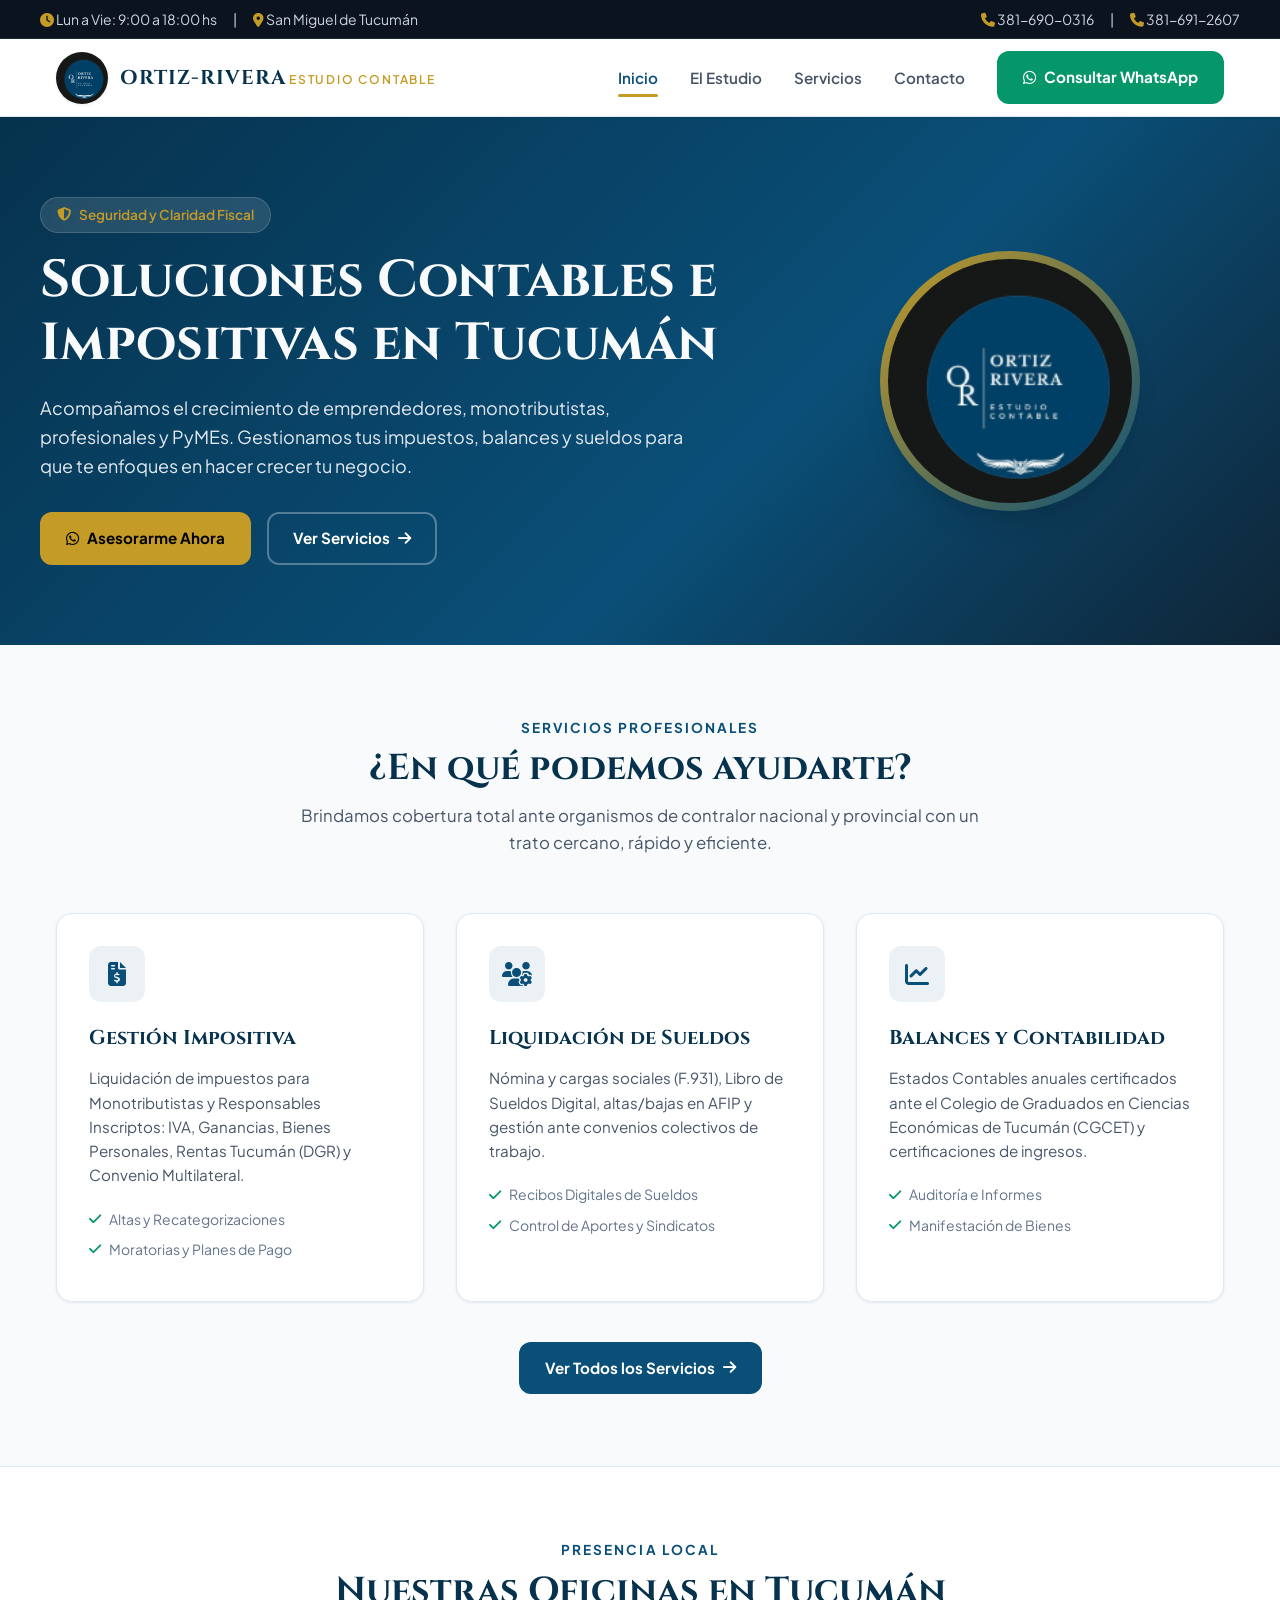
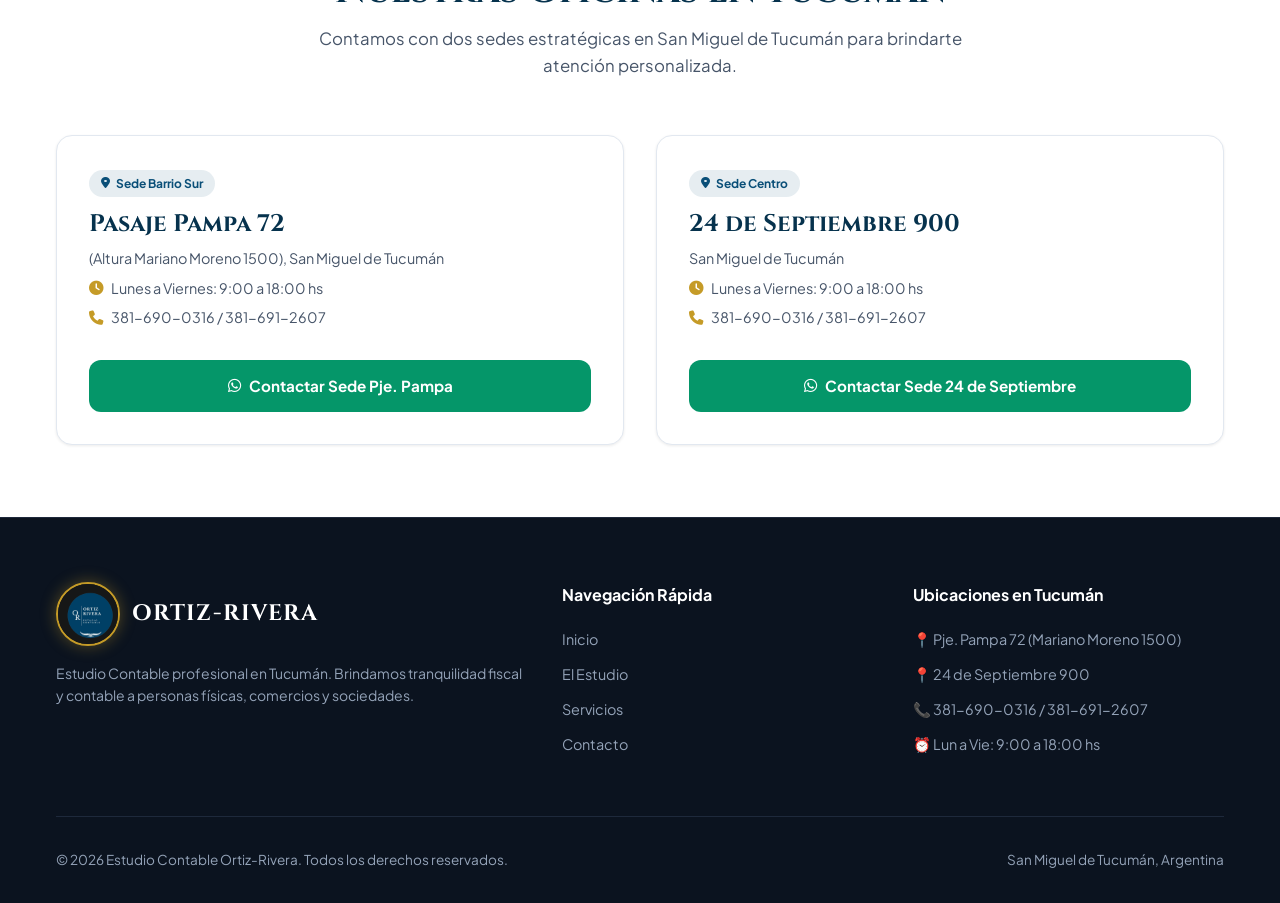
==== index.html @ a50202bd "Initial commit - Estudio Contable Ortiz-Rivera" ====
<!DOCTYPE html>
<html lang="es">
<head>
    <meta charset="UTF-8">
    <meta name="viewport" content="width=device-width, initial-scale=1.0">
    <title>Estudio Contable Ortiz-Rivera | Asesoramiento Impositivo y Laboral en Tucumán</title>
    <meta name="description" content="Estudio Contable Ortiz-Rivera en San Miguel de Tucumán. Asesoramiento impositivo, liquidación de sueldos, balances, AFIP, Rentas Tucumán, atención a PyMEs y Monotributistas.">
    <link rel="canonical" href="https://www.ortizrivera.com.ar/index.html">
    
    <!-- Open Graph / Redes Sociales -->
    <meta property="og:title" content="Estudio Contable Ortiz-Rivera | Asesoramiento en Tucumán">
    <meta property="og:description" content="Servicios contables, impositivos y laborales integrales para PyMEs, Monotributistas y Empresas en San Miguel de Tucumán.">
    <meta property="og:image" content="images/logo.png">
    <meta property="og:url" content="https://www.ortizrivera.com.ar/index.html">
    <meta property="og:type" content="website">

    <!-- Estilos y Fuentes -->
    <link rel="stylesheet" href="style.css">
    <link rel="stylesheet" href="https://cdnjs.cloudflare.com/ajax/libs/font-awesome/6.4.0/css/all.min.css">
    <link rel="preconnect" href="https://fonts.googleapis.com">
    <link rel="preconnect" href="https://fonts.gstatic.com" crossorigin>
    <link href="https://fonts.googleapis.com/css2?family=Cinzel:wght@500;700&family=Plus+Jakarta+Sans:wght@300;400;500;600;700&display=swap" rel="stylesheet">
    
    <!-- JavaScript -->
    <script src="script.js" defer></script>
</head>
<body>

    <!-- Enlace de Salto para Accesibilidad -->
    <a href="#main-content" class="skip-link">Saltar al contenido principal</a>

    <!-- Top Bar de Contacto -->
    <div class="top-bar">
        <div class="top-bar-container">
            <div class="top-bar-info">
                <span><i class="fa-solid fa-clock" aria-hidden="true"></i> Lun a Vie: 9:00 a 18:00 hs</span>
                <span>|</span>
                <span><i class="fa-solid fa-location-dot" aria-hidden="true"></i> San Miguel de Tucumán</span>
            </div>
            <div class="top-bar-phones">
                <a href="tel:3816900316"><i class="fa-solid fa-phone" aria-hidden="true"></i> 381-690-0316</a>
                <span>|</span>
                <a href="tel:3816912607"><i class="fa-solid fa-phone" aria-hidden="true"></i> 381-691-2607</a>
            </div>
        </div>
    </div>

    <!-- Navegación Principal -->
    <header class="site-header">
        <div class="nav-container">
            <a href="index.html" class="brand-logo">
                <img src="images/logo.png" alt="Logo Estudio Contable Ortiz-Rivera">
                <div class="brand-title-group">
                    <span class="brand-title">ORTIZ-RIVERA</span>
                    <span class="brand-subtitle">Estudio Contable</span>
                </div>
            </a>

            <button class="mobile-toggle" id="mobile-toggle" aria-label="Abrir menú de navegación" aria-expanded="false" aria-controls="nav-menu">
                <i class="fa-solid fa-bars" aria-hidden="true"></i>
            </button>

            <nav>
                <ul class="nav-menu" id="nav-menu">
                    <li><a href="index.html" class="nav-link active" aria-current="page">Inicio</a></li>
                    <li><a href="nosotros.html" class="nav-link">El Estudio</a></li>
                    <li><a href="servicios.html" class="nav-link">Servicios</a></li>
                    <li><a href="contacto.html" class="nav-link">Contacto</a></li>
                    <li>
                        <a href="https://wa.me/5493816900316?text=Hola,%20quisiera%20hacer%20una%20consulta%20contable" target="_blank" class="btn btn-whatsapp">
                            <i class="fa-brands fa-whatsapp" aria-hidden="true"></i> Consultar WhatsApp
                        </a>
                    </li>
                </ul>
            </nav>
        </div>
    </header>

    <!-- Contenido Principal -->
    <main id="main-content">

        <!-- Hero Section -->
        <section class="hero-section">
            <div class="hero-container">
                <div class="hero-text-content">
                    <div class="hero-badge">
                        <i class="fa-solid fa-shield-halved" aria-hidden="true"></i> Seguridad y Claridad Fiscal
                    </div>
                    <h1 class="hero-title">Soluciones Contables e Impositivas en Tucumán</h1>
                    <p class="hero-description">
                        Acompañamos el crecimiento de emprendedores, monotributistas, profesionales y PyMEs. Gestionamos tus impuestos, balances y sueldos para que te enfoques en hacer crecer tu negocio.
                    </p>
                    <div class="hero-actions">
                        <a href="https://wa.me/5493816900316?text=Hola,%20necesito%20asesoramiento%20para%20mi%20negocio" target="_blank" class="btn btn-gold">
                            <i class="fa-brands fa-whatsapp" aria-hidden="true"></i> Asesorarme Ahora
                        </a>
                        <a href="servicios.html" class="btn btn-outline" style="color: #fff; border-color: rgba(255,255,255,0.3);">
                            Ver Servicios <i class="fa-solid fa-arrow-right" aria-hidden="true"></i>
                        </a>
                    </div>
                </div>

                <div class="hero-logo-wrapper">
                    <div class="hero-logo-card">
                        <img src="images/logo.png" alt="Insignia oficial del Estudio Ortiz-Rivera">
                    </div>
                </div>
            </div>
        </section>

        <!-- Resumen de Servicios -->
        <section class="section-padding">
            <div class="container">
                <div class="section-title-wrapper">
                    <span class="section-tag">Servicios Profesionales</span>
                    <h2 class="section-title">¿En qué podemos ayudarte?</h2>
                    <p class="section-description">Brindamos cobertura total ante organismos de contralor nacional y provincial con un trato cercano, rápido y eficiente.</p>
                </div>

                <div class="grid-3">
                    <div class="card">
                        <div class="card-icon"><i class="fa-solid fa-file-invoice-dollar" aria-hidden="true"></i></div>
                        <h3 class="card-title">Gestión Impositiva</h3>
                        <p class="card-text">Liquidación de impuestos para Monotributistas y Responsables Inscriptos: IVA, Ganancias, Bienes Personales, Rentas Tucumán (DGR) y Convenio Multilateral.</p>
                        <ul class="card-list">
                            <li><i class="fa-solid fa-check" aria-hidden="true"></i> Altas y Recategorizaciones</li>
                            <li><i class="fa-solid fa-check" aria-hidden="true"></i> Moratorias y Planes de Pago</li>
                        </ul>
                    </div>

                    <div class="card">
                        <div class="card-icon"><i class="fa-solid fa-users-gear" aria-hidden="true"></i></div>
                        <h3 class="card-title">Liquidación de Sueldos</h3>
                        <p class="card-text">Nómina y cargas sociales (F.931), Libro de Sueldos Digital, altas/bajas en AFIP y gestión ante convenios colectivos de trabajo.</p>
                        <ul class="card-list">
                            <li><i class="fa-solid fa-check" aria-hidden="true"></i> Recibos Digitales de Sueldos</li>
                            <li><i class="fa-solid fa-check" aria-hidden="true"></i> Control de Aportes y Sindicatos</li>
                        </ul>
                    </div>

                    <div class="card">
                        <div class="card-icon"><i class="fa-solid fa-chart-line" aria-hidden="true"></i></div>
                        <h3 class="card-title">Balances y Contabilidad</h3>
                        <p class="card-text">Estados Contables anuales certificados ante el Colegio de Graduados en Ciencias Económicas de Tucumán (CGCET) y certificaciones de ingresos.</p>
                        <ul class="card-list">
                            <li><i class="fa-solid fa-check" aria-hidden="true"></i> Auditoría e Informes</li>
                            <li><i class="fa-solid fa-check" aria-hidden="true"></i> Manifestación de Bienes</li>
                        </ul>
                    </div>
                </div>

                <div style="text-align: center; margin-top: 2.5rem;">
                    <a href="servicios.html" class="btn btn-primary">Ver Todos los Servicios <i class="fa-solid fa-arrow-right" aria-hidden="true"></i></a>
                </div>
            </div>
        </section>

        <!-- Sucursales -->
        <section class="section-padding" style="background-color: var(--bg-white); border-top: 1px solid var(--border-color);">
            <div class="container">
                <div class="section-title-wrapper">
                    <span class="section-tag">Presencia Local</span>
                    <h2 class="section-title">Nuestras Oficinas en Tucumán</h2>
                    <p class="section-description">Contamos con dos sedes estratégicas en San Miguel de Tucumán para brindarte atención personalizada.</p>
                </div>

                <div class="grid-2">
                    <div class="branch-card">
                        <div>
                            <span class="branch-badge"><i class="fa-solid fa-location-dot" aria-hidden="true"></i> Sede Barrio Sur</span>
                            <h3 class="branch-name">Pasaje Pampa 72</h3>
                            <p class="branch-detail">(Altura Mariano Moreno 1500), San Miguel de Tucumán</p>
                            <p class="branch-detail"><i class="fa-solid fa-clock" aria-hidden="true"></i> Lunes a Viernes: 9:00 a 18:00 hs</p>
                            <p class="branch-detail"><i class="fa-solid fa-phone" aria-hidden="true"></i> 381-690-0316 / 381-691-2607</p>
                        </div>
                        <a href="https://wa.me/5493816900316?text=Hola,%20quisiera%20coordinar%20una%20reunion%20en%20Pje%20Pampa%2072" target="_blank" class="btn btn-whatsapp">
                            <i class="fa-brands fa-whatsapp" aria-hidden="true"></i> Contactar Sede Pje. Pampa
                        </a>
                    </div>

                    <div class="branch-card">
                        <div>
                            <span class="branch-badge"><i class="fa-solid fa-location-dot" aria-hidden="true"></i> Sede Centro</span>
                            <h3 class="branch-name">24 de Septiembre 900</h3>
                            <p class="branch-detail">San Miguel de Tucumán</p>
                            <p class="branch-detail"><i class="fa-solid fa-clock" aria-hidden="true"></i> Lunes a Viernes: 9:00 a 18:00 hs</p>
                            <p class="branch-detail"><i class="fa-solid fa-phone" aria-hidden="true"></i> 381-690-0316 / 381-691-2607</p>
                        </div>
                        <a href="https://wa.me/5493816912607?text=Hola,%20quisiera%20coordinar%20una%20reunion%20en%2024%20de%20Septiembre%20900" target="_blank" class="btn btn-whatsapp">
                            <i class="fa-brands fa-whatsapp" aria-hidden="true"></i> Contactar Sede 24 de Septiembre
                        </a>
                    </div>
                </div>
            </div>
        </section>

    </main>

    <!-- Footer -->
    <footer class="site-footer">
        <div class="container">
            <div class="footer-grid">
                <div>
                    <div class="footer-brand">
                        <img src="images/logo.png" alt="Logo Ortiz-Rivera">
                        <span>ORTIZ-RIVERA</span>
                    </div>
                    <p style="font-size: 0.875rem; line-height: 1.6;">Estudio Contable profesional en Tucumán. Brindamos tranquilidad fiscal y contable a personas físicas, comercios y sociedades.</p>
                </div>
                <div>
                    <h4 class="footer-title">Navegación Rápida</h4>
                    <ul class="footer-links">
                        <li><a href="index.html">Inicio</a></li>
                        <li><a href="nosotros.html">El Estudio</a></li>
                        <li><a href="servicios.html">Servicios</a></li>
                        <li><a href="contacto.html">Contacto</a></li>
                    </ul>
                </div>
                <div>
                    <h4 class="footer-title">Ubicaciones en Tucumán</h4>
                    <ul class="footer-links">
                        <li>📍 Pje. Pampa 72 (Mariano Moreno 1500)</li>
                        <li>📍 24 de Septiembre 900</li>
                        <li>📞 381-690-0316 / 381-691-2607</li>
                        <li>⏰ Lun a Vie: 9:00 a 18:00 hs</li>
                    </ul>
                </div>
            </div>
            <div class="footer-bottom">
                <p>&copy; 2026 Estudio Contable Ortiz-Rivera. Todos los derechos reservados.</p>
                <p>San Miguel de Tucumán, Argentina</p>
            </div>
        </div>
    </footer>

</body>
</html>
---- style.css ----
/* ==========================================================================
   Estudio Contable Ortiz-Rivera - Hoja de Estilos Principal (style.css)
   Diseño Responsive, Accesible y Optimizado para SEO
   ========================================================================== */

/* --- Variables CSS --- */
:root {
    --primary-navy: #0A4F78;
    --dark-navy: #06324D;
    --light-navy: #13679A;
    --gold-accent: #C59B27;
    --gold-hover: #D97706;
    --whatsapp-green: #059669;
    --whatsapp-hover: #047857;
    
    --bg-light: #F8FAFC;
    --bg-white: #FFFFFF;
    --bg-dark: #0B131F;
    --surface-card: #FFFFFF;
    
    --text-primary: #0F172A;
    --text-secondary: #475569;
    --text-muted: #64748B;
    --text-light: #F8FAFC;
    
    --border-color: #E2E8F0;
    --border-focus: #0A4F78;
    
    --font-serif: 'Cinzel', serif;
    --font-sans: 'Plus Jakarta Sans', -apple-system, BlinkMacSystemFont, "Segoe UI", Roboto, sans-serif;
    
    --transition-fast: 0.2s ease;
    --transition-normal: 0.3s ease;
    --shadow-sm: 0 1px 3px rgba(0,0,0,0.08);
    --shadow-md: 0 4px 6px -1px rgba(0,0,0,0.1), 0 2px 4px -1px rgba(0,0,0,0.06);
    --shadow-lg: 0 10px 15px -3px rgba(0,0,0,0.1), 0 4px 6px -2px rgba(0,0,0,0.05);
    --shadow-xl: 0 20px 25px -5px rgba(0,0,0,0.1), 0 10px 10px -5px rgba(0,0,0,0.04);
    
    --radius-sm: 0.375rem;
    --radius-md: 0.5rem;
    --radius-lg: 0.75rem;
    --radius-xl: 1rem;
    --radius-full: 9999px;
}

/* --- Reset y Base --- */
*, *::before, *::after {
    box-sizing: border-box;
    margin: 0;
    padding: 0;
}

html {
    scroll-behavior: smooth;
    font-size: 16px;
}

body {
    font-family: var(--font-sans);
    background-color: var(--bg-light);
    color: var(--text-primary);
    line-height: 1.6;
    min-height: 100vh;
    display: flex;
    flex-direction: column;
}

main {
    flex: 1;
}

img {
    max-width: 100%;
    height: auto;
    display: block;
}

a {
    color: inherit;
    text-decoration: none;
    transition: color var(--transition-fast);
}

/* --- Accesibilidad: Enlace de Salto --- */
.skip-link {
    position: absolute;
    top: -100px;
    left: 1rem;
    background: var(--gold-accent);
    color: #000;
    padding: 0.75rem 1.25rem;
    font-weight: 700;
    border-radius: var(--radius-md);
    z-index: 9999;
    transition: top var(--transition-fast);
}

.skip-link:focus {
    top: 1rem;
}

:focus-visible {
    outline: 3px solid var(--gold-accent);
    outline-offset: 2px;
}

/* --- Top Bar --- */
.top-bar {
    background-color: var(--bg-dark);
    color: #CBD5E1;
    font-size: 0.875rem;
    padding: 0.5rem 1rem;
    border-bottom: 1px solid #1E293B;
}

.top-bar-container {
    max-width: 1200px;
    margin: 0 auto;
    display: flex;
    flex-wrap: wrap;
    justify-content: space-between;
    align-items: center;
    gap: 0.75rem;
}

.top-bar-info, .top-bar-phones {
    display: flex;
    align-items: center;
    gap: 1rem;
}

.top-bar-info i, .top-bar-phones i {
    color: var(--gold-accent);
}

.top-bar a:hover {
    color: var(--gold-accent);
}

/* --- Header & Navegación --- */
.site-header {
    position: sticky;
    top: 0;
    z-index: 1000;
    background-color: rgba(255, 255, 255, 0.96);
    backdrop-filter: blur(10px);
    border-bottom: 1px solid var(--border-color);
    box-shadow: var(--shadow-sm);
}

.nav-container {
    max-width: 1200px;
    margin: 0 auto;
    padding: 0.75rem 1rem;
    display: flex;
    justify-content: space-between;
    align-items: center;
}

.brand-logo {
    display: flex;
    align-items: center;
    gap: 0.75rem;
}

.brand-logo img {
    height: 52px;
    width: 52px;
    border-radius: var(--radius-full);
    object-fit: cover;
    box-shadow: var(--shadow-sm);
}

.brand-title {
    font-family: var(--font-serif);
    font-weight: 700;
    font-size: 1.25rem;
    color: var(--dark-navy);
    letter-spacing: 0.05em;
    line-height: 1.1;
}

.brand-subtitle {
    font-size: 0.75rem;
    font-weight: 600;
    color: var(--gold-accent);
    text-transform: uppercase;
    letter-spacing: 0.15em;
}

/* Menú de Navegación */
.nav-menu {
    display: flex;
    align-items: center;
    gap: 2rem;
    list-style: none;
}

.nav-link {
    font-weight: 600;
    font-size: 0.95rem;
    color: var(--text-secondary);
    padding: 0.5rem 0;
    position: relative;
}

.nav-link:hover, .nav-link.active {
    color: var(--primary-navy);
}

.nav-link.active::after {
    content: '';
    position: absolute;
    bottom: -2px;
    left: 0;
    width: 100%;
    height: 3px;
    background-color: var(--gold-accent);
    border-radius: var(--radius-full);
}

/* Botón Hamburguesa Móvil */
.mobile-toggle {
    display: none;
    background: none;
    border: none;
    font-size: 1.5rem;
    color: var(--dark-navy);
    cursor: pointer;
    padding: 0.5rem;
}

/* --- Componentes del Botón --- */
.btn {
    display: inline-flex;
    align-items: center;
    justify-content: center;
    gap: 0.5rem;
    padding: 0.75rem 1.5rem;
    font-weight: 700;
    font-size: 0.95rem;
    border-radius: var(--radius-lg);
    cursor: pointer;
    border: 2px solid transparent;
    transition: all var(--transition-normal);
}

.btn-primary {
    background-color: var(--primary-navy);
    color: var(--bg-white);
}

.btn-primary:hover {
    background-color: var(--dark-navy);
    box-shadow: var(--shadow-md);
}

.btn-gold {
    background-color: var(--gold-accent);
    color: #000;
}

.btn-gold:hover {
    background-color: var(--gold-hover);
    color: #000;
    box-shadow: var(--shadow-md);
}

.btn-whatsapp {
    background-color: var(--whatsapp-green);
    color: var(--bg-white);
}

.btn-whatsapp:hover {
    background-color: var(--whatsapp-hover);
    color: var(--bg-white);
    box-shadow: var(--shadow-md);
}

.btn-outline {
    border-color: var(--border-color);
    background-color: transparent;
    color: var(--text-primary);
}

.btn-outline:hover {
    background-color: var(--border-color);
}

/* --- Hero Section --- */
.hero-section {
    background: linear-gradient(135deg, #06324D 0%, #0A4F78 60%, #0F2537 100%);
    color: var(--text-light);
    padding: 5rem 1rem;
    position: relative;
    overflow: hidden;
}

.hero-container {
    max-width: 1200px;
    margin: 0 auto;
    display: grid;
    grid-template-columns: 1fr;
    gap: 3rem;
    align-items: center;
}

@media (min-width: 992px) {
    .hero-container {
        grid-template-columns: 1.2fr 0.8fr;
    }
}

.hero-badge {
    display: inline-flex;
    align-items: center;
    gap: 0.5rem;
    background: rgba(255, 255, 255, 0.12);
    backdrop-filter: blur(5px);
    padding: 0.4rem 1rem;
    border-radius: var(--radius-full);
    font-size: 0.85rem;
    font-weight: 600;
    color: var(--gold-accent);
    border: 1px solid rgba(255, 255, 255, 0.15);
    margin-bottom: 1rem;
}

.hero-title {
    font-family: var(--font-serif);
    font-size: 2.5rem;
    font-weight: 700;
    line-height: 1.2;
    margin-bottom: 1.25rem;
}

@media (min-width: 768px) {
    .hero-title {
        font-size: 3.25rem;
    }
}

.hero-description {
    font-size: 1.125rem;
    color: #E2E8F0;
    margin-bottom: 2rem;
    max-width: 650px;
}

.hero-actions {
    display: flex;
    flex-wrap: wrap;
    gap: 1rem;
}

.hero-logo-wrapper {
    display: flex;
    justify-content: center;
    align-items: center;
}

.hero-logo-card {
    width: 260px;
    height: 260px;
    border-radius: var(--radius-full);
    padding: 8px;
    background: linear-gradient(135deg, var(--gold-accent), var(--primary-navy));
    box-shadow: var(--shadow-xl);
}

.hero-logo-card img {
    width: 100%;
    height: 100%;
    border-radius: var(--radius-full);
    object-fit: cover;
}

/* --- Breadcrumbs / Encabezado Interno --- */
.page-header {
    background: linear-gradient(135deg, var(--dark-navy) 0%, var(--primary-navy) 100%);
    color: var(--text-light);
    padding: 3.5rem 1rem;
    text-align: center;
}

.page-header h1 {
    font-family: var(--font-serif);
    font-size: 2.5rem;
    font-weight: 700;
    margin-bottom: 0.5rem;
}

.breadcrumbs {
    display: flex;
    justify-content: center;
    gap: 0.5rem;
    font-size: 0.875rem;
    color: #CBD5E1;
}

.breadcrumbs a:hover {
    color: var(--gold-accent);
}

/* --- Contenedor Global y Secciones --- */
.container {
    max-width: 1200px;
    margin: 0 auto;
    padding: 0 1rem;
}

.section-padding {
    padding: 4.5rem 0;
}

.section-title-wrapper {
    text-align: center;
    max-width: 700px;
    margin: 0 auto 3.5rem auto;
}

.section-tag {
    font-size: 0.85rem;
    font-weight: 700;
    text-transform: uppercase;
    letter-spacing: 0.15em;
    color: var(--primary-navy);
    margin-bottom: 0.5rem;
    display: block;
}

.section-title {
    font-family: var(--font-serif);
    font-size: 2.25rem;
    color: var(--dark-navy);
    font-weight: 700;
    line-height: 1.25;
}

.section-description {
    color: var(--text-secondary);
    font-size: 1.05rem;
    margin-top: 0.75rem;
}

/* --- Grillas y Cards --- */
.grid-2 {
    display: grid;
    grid-template-columns: 1fr;
    gap: 2rem;
}

.grid-3 {
    display: grid;
    grid-template-columns: 1fr;
    gap: 2rem;
}

@media (min-width: 768px) {
    .grid-2 { grid-template-columns: repeat(2, 1fr); }
    .grid-3 { grid-template-columns: repeat(2, 1fr); }
}

@media (min-width: 1024px) {
    .grid-3 { grid-template-columns: repeat(3, 1fr); }
}

.card {
    background-color: var(--surface-card);
    border-radius: var(--radius-xl);
    padding: 2rem;
    border: 1px solid var(--border-color);
    box-shadow: var(--shadow-sm);
    transition: transform var(--transition-normal), box-shadow var(--transition-normal);
}

.card:hover {
    transform: translateY(-4px);
    box-shadow: var(--shadow-lg);
}

.card-icon {
    width: 56px;
    height: 56px;
    background-color: rgba(10, 79, 120, 0.08);
    color: var(--primary-navy);
    border-radius: var(--radius-lg);
    display: flex;
    align-items: center;
    justify-content: center;
    font-size: 1.5rem;
    margin-bottom: 1.25rem;
}

.card-title {
    font-family: var(--font-serif);
    font-size: 1.25rem;
    color: var(--dark-navy);
    font-weight: 700;
    margin-bottom: 0.75rem;
}

.card-text {
    color: var(--text-secondary);
    font-size: 0.95rem;
    margin-bottom: 1.25rem;
}

.card-list {
    list-style: none;
    font-size: 0.875rem;
    color: var(--text-muted);
}

.card-list li {
    display: flex;
    align-items: center;
    gap: 0.5rem;
    margin-bottom: 0.5rem;
}

.card-list li i {
    color: var(--whatsapp-green);
}

/* --- Sucursales / Tarjetas de Ubicación --- */
.branch-card {
    background-color: var(--bg-white);
    border-radius: var(--radius-xl);
    border: 1px solid var(--border-color);
    padding: 2rem;
    display: flex;
    flex-direction: column;
    justify-content: space-between;
    gap: 1.5rem;
    box-shadow: var(--shadow-sm);
}

.branch-badge {
    display: inline-flex;
    align-items: center;
    gap: 0.4rem;
    background-color: rgba(10, 79, 120, 0.1);
    color: var(--primary-navy);
    font-weight: 700;
    font-size: 0.75rem;
    padding: 0.25rem 0.75rem;
    border-radius: var(--radius-full);
}

.branch-name {
    font-family: var(--font-serif);
    font-size: 1.5rem;
    color: var(--dark-navy);
    font-weight: 700;
    margin: 0.5rem 0 0.25rem 0;
}

.branch-detail {
    font-size: 0.9rem;
    color: var(--text-secondary);
    display: flex;
    align-items: center;
    gap: 0.5rem;
    margin-bottom: 0.4rem;
}

.branch-detail i {
    color: var(--gold-accent);
}

/* --- Formulario de Contacto --- */
.contact-form {
    background-color: var(--bg-white);
    padding: 2.5rem;
    border-radius: var(--radius-xl);
    border: 1px solid var(--border-color);
    box-shadow: var(--shadow-md);
}

.form-group {
    margin-bottom: 1.5rem;
}

.form-label {
    display: block;
    font-weight: 600;
    font-size: 0.9rem;
    color: var(--text-primary);
    margin-bottom: 0.5rem;
}

.form-control {
    width: 100%;
    padding: 0.85rem 1rem;
    font-family: var(--font-sans);
    font-size: 0.95rem;
    border: 1px solid var(--border-color);
    border-radius: var(--radius-md);
    background-color: var(--bg-light);
    transition: border-color var(--transition-fast), box-shadow var(--transition-fast);
}

.form-control:focus {
    outline: none;
    border-color: var(--primary-navy);
    background-color: var(--bg-white);
    box-shadow: 0 0 0 3px rgba(10, 79, 120, 0.15);
}

textarea.form-control {
    resize: vertical;
    min-height: 120px;
}

/* --- Footer --- */
.site-footer {
    background-color: var(--bg-dark);
    color: #94A3B8;
    padding: 4rem 0 2rem 0;
    border-top: 1px solid #1E293B;
}

.footer-grid {
    display: grid;
    grid-template-columns: 1fr;
    gap: 2.5rem;
    margin-bottom: 3rem;
}

@media (min-width: 768px) {
    .footer-grid {
        grid-template-columns: 1.5fr 1fr 1fr;
    }
}

.footer-brand {
    display: flex;
    align-items: center;
    gap: 0.75rem;
    margin-bottom: 1rem;
}

.footer-brand img {
    height: 64px;
    width: 64px;
    border-radius: var(--radius-full);
    border: 2.5px solid var(--gold-accent);
    box-shadow: 0 0 16px rgba(197, 155, 39, 0.4);
    background-color: var(--primary-navy);
    object-fit: cover;
    transition: transform var(--transition-normal);
}

.footer-brand img:hover {
    transform: scale(1.08);
}

.footer-brand span {
    font-family: var(--font-serif);
    font-size: 1.4rem;
    color: var(--bg-white);
    font-weight: 700;
    letter-spacing: 0.05em;
}

.footer-title {
    color: var(--bg-white);
    font-size: 1rem;
    font-weight: 700;
    margin-bottom: 1.25rem;
}

.footer-links {
    list-style: none;
    font-size: 0.9rem;
}

.footer-links li {
    margin-bottom: 0.75rem;
}

.footer-links a:hover {
    color: var(--gold-accent);
}

.footer-bottom {
    border-top: 1px solid #1E293B;
    padding-top: 2rem;
    display: flex;
    flex-wrap: wrap;
    justify-content: space-between;
    align-items: center;
    gap: 1rem;
    font-size: 0.85rem;
}

/* Responsive Menu Dropdown */
@media (max-width: 767px) {
    .mobile-toggle {
        display: block;
    }
    
    .nav-menu {
        position: absolute;
        top: 100%;
        left: 0;
        width: 100%;
        background-color: var(--bg-white);
        flex-direction: column;
        align-items: flex-start;
        padding: 1.5rem;
        gap: 1.25rem;
        border-bottom: 1px solid var(--border-color);
        box-shadow: var(--shadow-md);
        display: none;
    }
    
    .nav-menu.show {
        display: flex;
    }
}
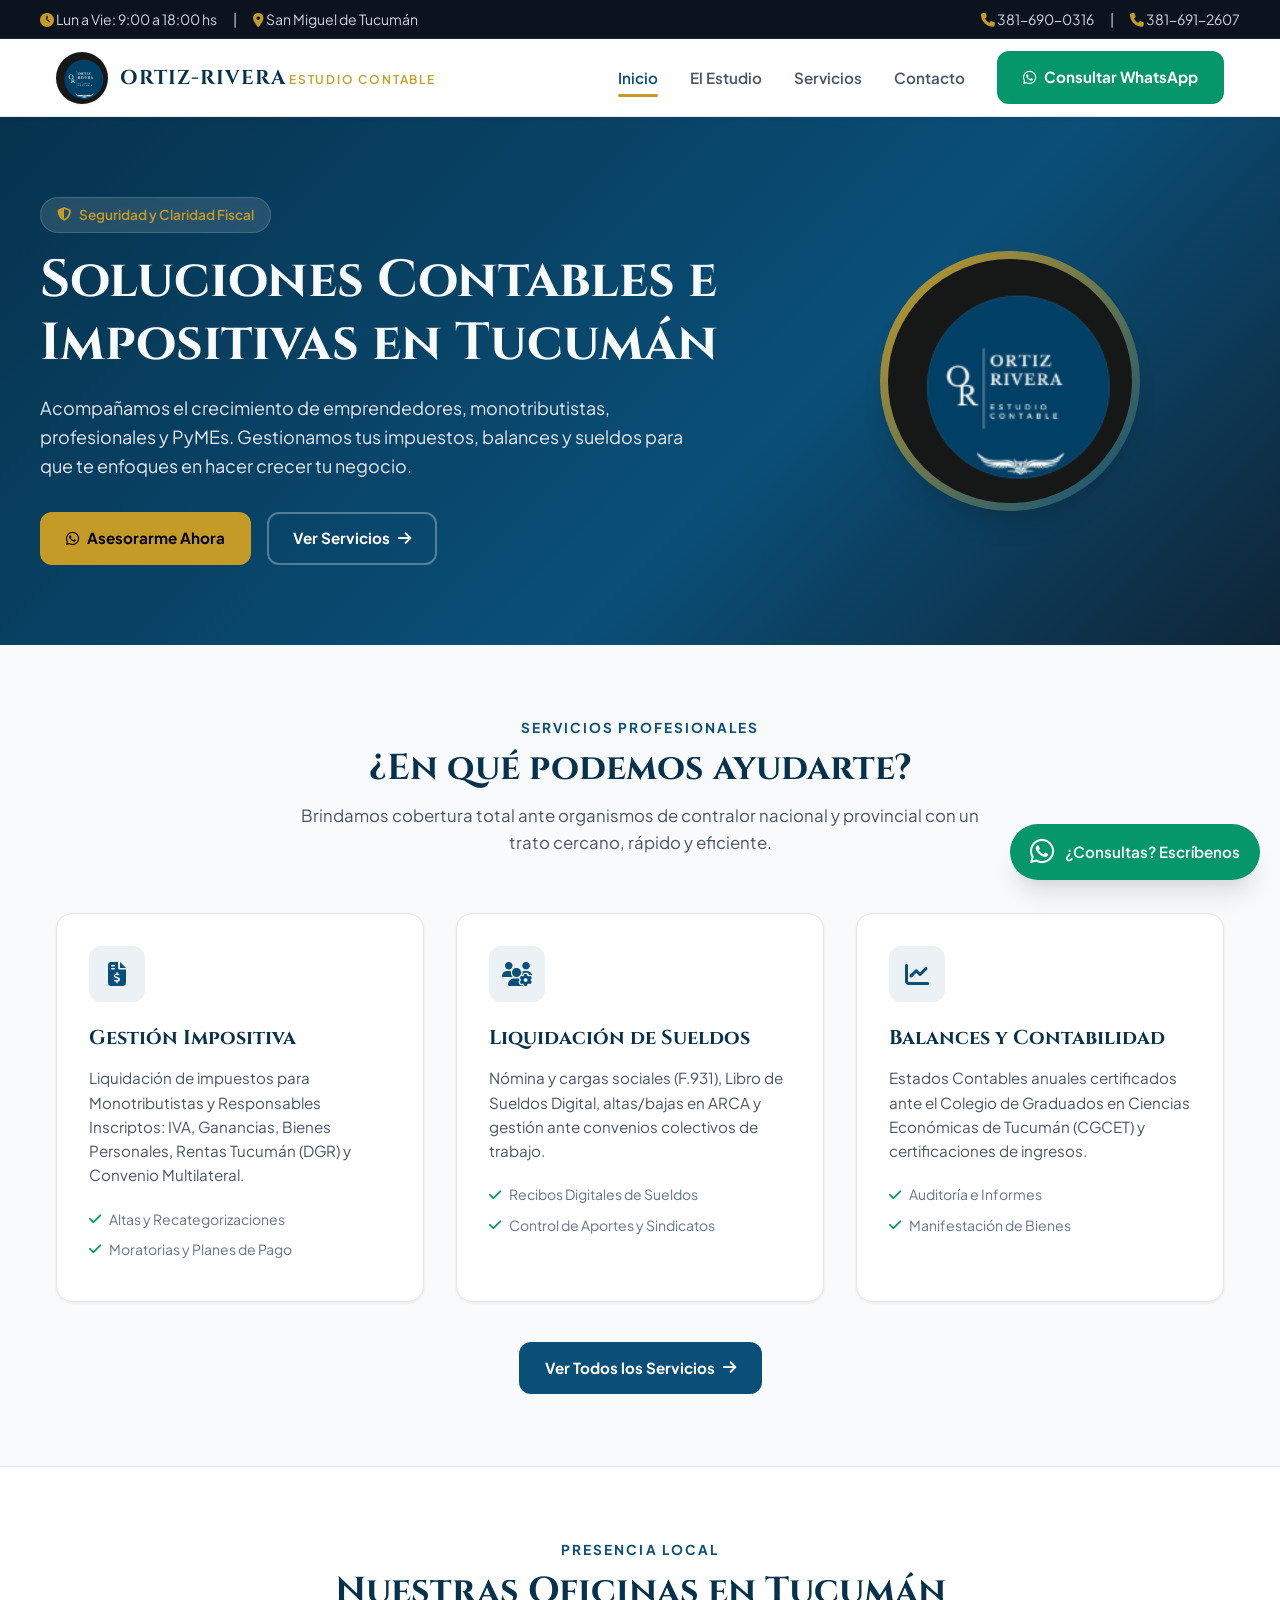
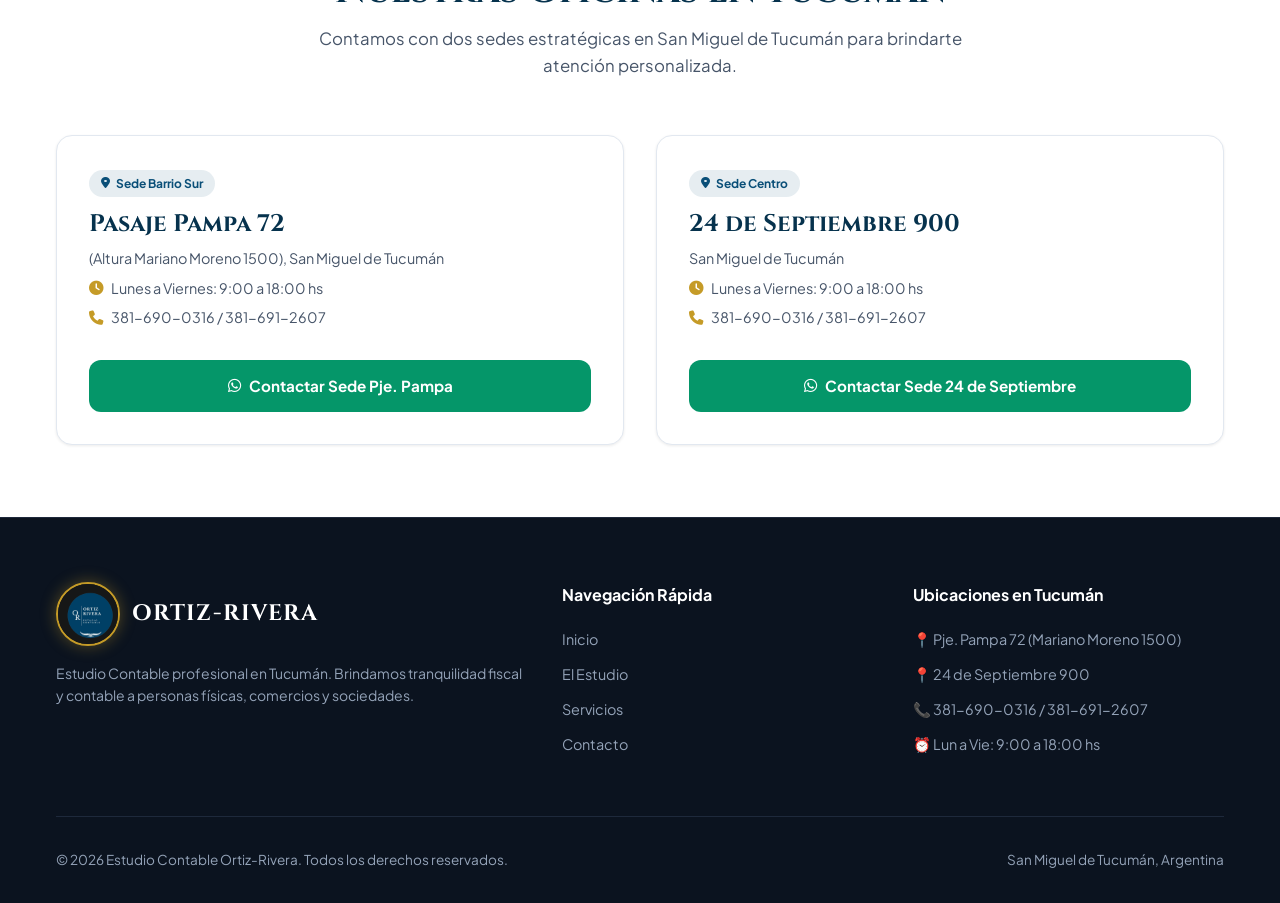
==== commit 48f3b023: "Mejoras: ARCA, formulario, SEO, mapas, favicon y botón WhatsApp" ====
--- a/index.html
+++ b/index.html
@@ -4,14 +4,27 @@
     <meta charset="UTF-8">
     <meta name="viewport" content="width=device-width, initial-scale=1.0">
     <title>Estudio Contable Ortiz-Rivera | Asesoramiento Impositivo y Laboral en Tucumán</title>
-    <meta name="description" content="Estudio Contable Ortiz-Rivera en San Miguel de Tucumán. Asesoramiento impositivo, liquidación de sueldos, balances, AFIP, Rentas Tucumán, atención a PyMEs y Monotributistas.">
-    <link rel="canonical" href="https://www.ortizrivera.com.ar/index.html">
+    <meta name="description" content="Estudio Contable Ortiz-Rivera en San Miguel de Tucumán. Asesoramiento impositivo, liquidación de sueldos, balances, ARCA, Rentas Tucumán, atención a PyMEs y Monotributistas.">
+    <link rel="canonical" href="https://www.ortizrivera.com.ar/">
     
     <!-- Open Graph / Redes Sociales -->
     <meta property="og:title" content="Estudio Contable Ortiz-Rivera | Asesoramiento en Tucumán">
     <meta property="og:description" content="Servicios contables, impositivos y laborales integrales para PyMEs, Monotributistas y Empresas en San Miguel de Tucumán.">
-    <meta property="og:image" content="images/logo.png">
-    <meta property="og:url" content="https://www.ortizrivera.com.ar/index.html">
+    <meta property="og:url" content="https://www.ortizrivera.com.ar/">
+    <meta property="og:image" content="https://www.ortizrivera.com.ar/images/og-image.jpg">
+    <meta property="og:image:width" content="1200">
+    <meta property="og:image:height" content="630">
+    <meta property="og:image:alt" content="Estudio Contable Ortiz-Rivera - San Miguel de Tucumán">
+    <meta property="og:locale" content="es_AR">
+    <meta property="og:site_name" content="Estudio Contable Ortiz-Rivera">
+    <meta name="twitter:card" content="summary_large_image">
+
+    <!-- Íconos -->
+    <link rel="icon" href="/favicon.ico" sizes="any">
+    <link rel="icon" type="image/png" sizes="32x32" href="/images/favicon-32.png">
+    <link rel="icon" type="image/png" sizes="192x192" href="/images/favicon-192.png">
+    <link rel="apple-touch-icon" href="/images/apple-touch-icon.png">
+    <meta name="theme-color" content="#0A4F78">
     <meta property="og:type" content="website">
 
     <!-- Estilos y Fuentes -->
@@ -21,6 +34,98 @@
     <link rel="preconnect" href="https://fonts.gstatic.com" crossorigin>
     <link href="https://fonts.googleapis.com/css2?family=Cinzel:wght@500;700&family=Plus+Jakarta+Sans:wght@300;400;500;600;700&display=swap" rel="stylesheet">
     
+    <!-- Datos estructurados para Google -->
+    <script type="application/ld+json">
+{
+  "@context": "https://schema.org",
+  "@graph": [
+    {
+      "@type": "Organization",
+      "@id": "https://www.ortizrivera.com.ar/#organizacion",
+      "name": "Estudio Contable Ortiz-Rivera",
+      "url": "https://www.ortizrivera.com.ar/",
+      "logo": "https://www.ortizrivera.com.ar/images/favicon-192.png",
+      "telephone": "+54 381 690-0316",
+      "contactPoint": [
+        {
+          "@type": "ContactPoint",
+          "telephone": "+54 381 690-0316",
+          "contactType": "customer service",
+          "areaServed": "AR",
+          "availableLanguage": "Spanish"
+        }
+      ]
+    },
+    {
+      "@type": "AccountingService",
+      "name": "Estudio Contable Ortiz-Rivera - Sede Barrio Sur",
+      "parentOrganization": {
+        "@id": "https://www.ortizrivera.com.ar/#organizacion"
+      },
+      "url": "https://www.ortizrivera.com.ar/contacto",
+      "image": "https://www.ortizrivera.com.ar/images/og-image.jpg",
+      "telephone": "+54 381 690-0316",
+      "priceRange": "$$",
+      "address": {
+        "@type": "PostalAddress",
+        "streetAddress": "Pasaje Pampa 72 (altura Mariano Moreno 1500)",
+        "addressLocality": "San Miguel de Tucumán",
+        "addressRegion": "Tucumán",
+        "addressCountry": "AR"
+      },
+      "openingHoursSpecification": [
+        {
+          "@type": "OpeningHoursSpecification",
+          "dayOfWeek": [
+            "Monday",
+            "Tuesday",
+            "Wednesday",
+            "Thursday",
+            "Friday"
+          ],
+          "opens": "09:00",
+          "closes": "18:00"
+        }
+      ],
+      "areaServed": "Tucumán"
+    },
+    {
+      "@type": "AccountingService",
+      "name": "Estudio Contable Ortiz-Rivera - Sede Centro",
+      "parentOrganization": {
+        "@id": "https://www.ortizrivera.com.ar/#organizacion"
+      },
+      "url": "https://www.ortizrivera.com.ar/contacto",
+      "image": "https://www.ortizrivera.com.ar/images/og-image.jpg",
+      "telephone": "+54 381 691-2607",
+      "priceRange": "$$",
+      "address": {
+        "@type": "PostalAddress",
+        "streetAddress": "24 de Septiembre 900",
+        "addressLocality": "San Miguel de Tucumán",
+        "addressRegion": "Tucumán",
+        "addressCountry": "AR"
+      },
+      "openingHoursSpecification": [
+        {
+          "@type": "OpeningHoursSpecification",
+          "dayOfWeek": [
+            "Monday",
+            "Tuesday",
+            "Wednesday",
+            "Thursday",
+            "Friday"
+          ],
+          "opens": "09:00",
+          "closes": "18:00"
+        }
+      ],
+      "areaServed": "Tucumán"
+    }
+  ]
+}
+    </script>
+
     <!-- JavaScript -->
     <script src="script.js" defer></script>
 </head>
@@ -48,7 +153,7 @@
     <!-- Navegación Principal -->
     <header class="site-header">
         <div class="nav-container">
-            <a href="index.html" class="brand-logo">
+            <a href="/" class="brand-logo">
                 <img src="images/logo.png" alt="Logo Estudio Contable Ortiz-Rivera">
                 <div class="brand-title-group">
                     <span class="brand-title">ORTIZ-RIVERA</span>
@@ -62,10 +167,10 @@
 
             <nav>
                 <ul class="nav-menu" id="nav-menu">
-                    <li><a href="index.html" class="nav-link active" aria-current="page">Inicio</a></li>
-                    <li><a href="nosotros.html" class="nav-link">El Estudio</a></li>
-                    <li><a href="servicios.html" class="nav-link">Servicios</a></li>
-                    <li><a href="contacto.html" class="nav-link">Contacto</a></li>
+                    <li><a href="/" class="nav-link active" aria-current="page">Inicio</a></li>
+                    <li><a href="/nosotros" class="nav-link">El Estudio</a></li>
+                    <li><a href="/servicios" class="nav-link">Servicios</a></li>
+                    <li><a href="/contacto" class="nav-link">Contacto</a></li>
                     <li>
                         <a href="https://wa.me/5493816900316?text=Hola,%20quisiera%20hacer%20una%20consulta%20contable" target="_blank" class="btn btn-whatsapp">
                             <i class="fa-brands fa-whatsapp" aria-hidden="true"></i> Consultar WhatsApp
@@ -94,7 +199,7 @@
                         <a href="https://wa.me/5493816900316?text=Hola,%20necesito%20asesoramiento%20para%20mi%20negocio" target="_blank" class="btn btn-gold">
                             <i class="fa-brands fa-whatsapp" aria-hidden="true"></i> Asesorarme Ahora
                         </a>
-                        <a href="servicios.html" class="btn btn-outline" style="color: #fff; border-color: rgba(255,255,255,0.3);">
+                        <a href="/servicios" class="btn btn-outline" style="color: #fff; border-color: rgba(255,255,255,0.3);">
                             Ver Servicios <i class="fa-solid fa-arrow-right" aria-hidden="true"></i>
                         </a>
                     </div>
@@ -131,7 +236,7 @@
                     <div class="card">
                         <div class="card-icon"><i class="fa-solid fa-users-gear" aria-hidden="true"></i></div>
                         <h3 class="card-title">Liquidación de Sueldos</h3>
-                        <p class="card-text">Nómina y cargas sociales (F.931), Libro de Sueldos Digital, altas/bajas en AFIP y gestión ante convenios colectivos de trabajo.</p>
+                        <p class="card-text">Nómina y cargas sociales (F.931), Libro de Sueldos Digital, altas/bajas en ARCA y gestión ante convenios colectivos de trabajo.</p>
                         <ul class="card-list">
                             <li><i class="fa-solid fa-check" aria-hidden="true"></i> Recibos Digitales de Sueldos</li>
                             <li><i class="fa-solid fa-check" aria-hidden="true"></i> Control de Aportes y Sindicatos</li>
@@ -150,7 +255,7 @@
                 </div>
 
                 <div style="text-align: center; margin-top: 2.5rem;">
-                    <a href="servicios.html" class="btn btn-primary">Ver Todos los Servicios <i class="fa-solid fa-arrow-right" aria-hidden="true"></i></a>
+                    <a href="/servicios" class="btn btn-primary">Ver Todos los Servicios <i class="fa-solid fa-arrow-right" aria-hidden="true"></i></a>
                 </div>
             </div>
         </section>
@@ -210,10 +315,10 @@
                 <div>
                     <h4 class="footer-title">Navegación Rápida</h4>
                     <ul class="footer-links">
-                        <li><a href="index.html">Inicio</a></li>
-                        <li><a href="nosotros.html">El Estudio</a></li>
-                        <li><a href="servicios.html">Servicios</a></li>
-                        <li><a href="contacto.html">Contacto</a></li>
+                        <li><a href="/">Inicio</a></li>
+                        <li><a href="/nosotros">El Estudio</a></li>
+                        <li><a href="/servicios">Servicios</a></li>
+                        <li><a href="/contacto">Contacto</a></li>
                     </ul>
                 </div>
                 <div>
@@ -233,5 +338,12 @@
         </div>
     </footer>
 
+
+    <!-- Botón flotante de WhatsApp -->
+    <a href="https://wa.me/5493816900316?text=Hola,%20quisiera%20hacer%20una%20consulta%20contable" target="_blank" rel="noopener" class="whatsapp-float" aria-label="Escribinos por WhatsApp">
+        <i class="fa-brands fa-whatsapp" aria-hidden="true"></i>
+        <span class="whatsapp-float-text">¿Consultas? Escríbenos</span>
+    </a>
+
 </body>
 </html>
--- a/style.css
+++ b/style.css
@@ -720,3 +720,57 @@
         display: flex;
     }
 }
+
+
+/* ===== Botón flotante de WhatsApp ===== */
+.whatsapp-float {
+    position: fixed;
+    right: 1.25rem;
+    bottom: 1.25rem;
+    z-index: 1000;
+    display: inline-flex;
+    align-items: center;
+    gap: 0.6rem;
+    justify-content: center;
+    min-width: 3.5rem;
+    min-height: 3.5rem;
+    padding: 0.85rem;
+    border-radius: var(--radius-full);
+    background-color: var(--whatsapp-green);
+    color: #fff;
+    text-decoration: none;
+    font-weight: 600;
+    font-size: 0.95rem;
+    box-shadow: var(--shadow-xl);
+    transition: background-color var(--transition-fast), transform var(--transition-fast);
+}
+.whatsapp-float i { font-size: 1.75rem; line-height: 1; }
+.whatsapp-float:hover,
+.whatsapp-float:focus-visible { background-color: var(--whatsapp-hover); transform: translateY(-2px); color: #fff; }
+.whatsapp-float-text { display: none; }
+@media (min-width: 768px) {
+    .whatsapp-float { padding: 0.85rem 1.25rem; }
+    .whatsapp-float-text { display: inline; }
+}
+@media print { .whatsapp-float { display: none; } }
+
+/* ===== Mapas de sedes (Contacto) ===== */
+.branch-map {
+    display: block;
+    width: 100%;
+    height: 220px;
+    border: 0;
+    border-radius: var(--radius-md);
+    margin: 1rem 0 0.5rem;
+    background-color: var(--bg-light);
+}
+.branch-map-link {
+    display: inline-flex;
+    align-items: center;
+    gap: 0.4rem;
+    margin-bottom: 1rem;
+    font-size: 0.9rem;
+    font-weight: 600;
+    color: var(--primary-navy);
+}
+.branch-map-link:hover { color: var(--light-navy); }
